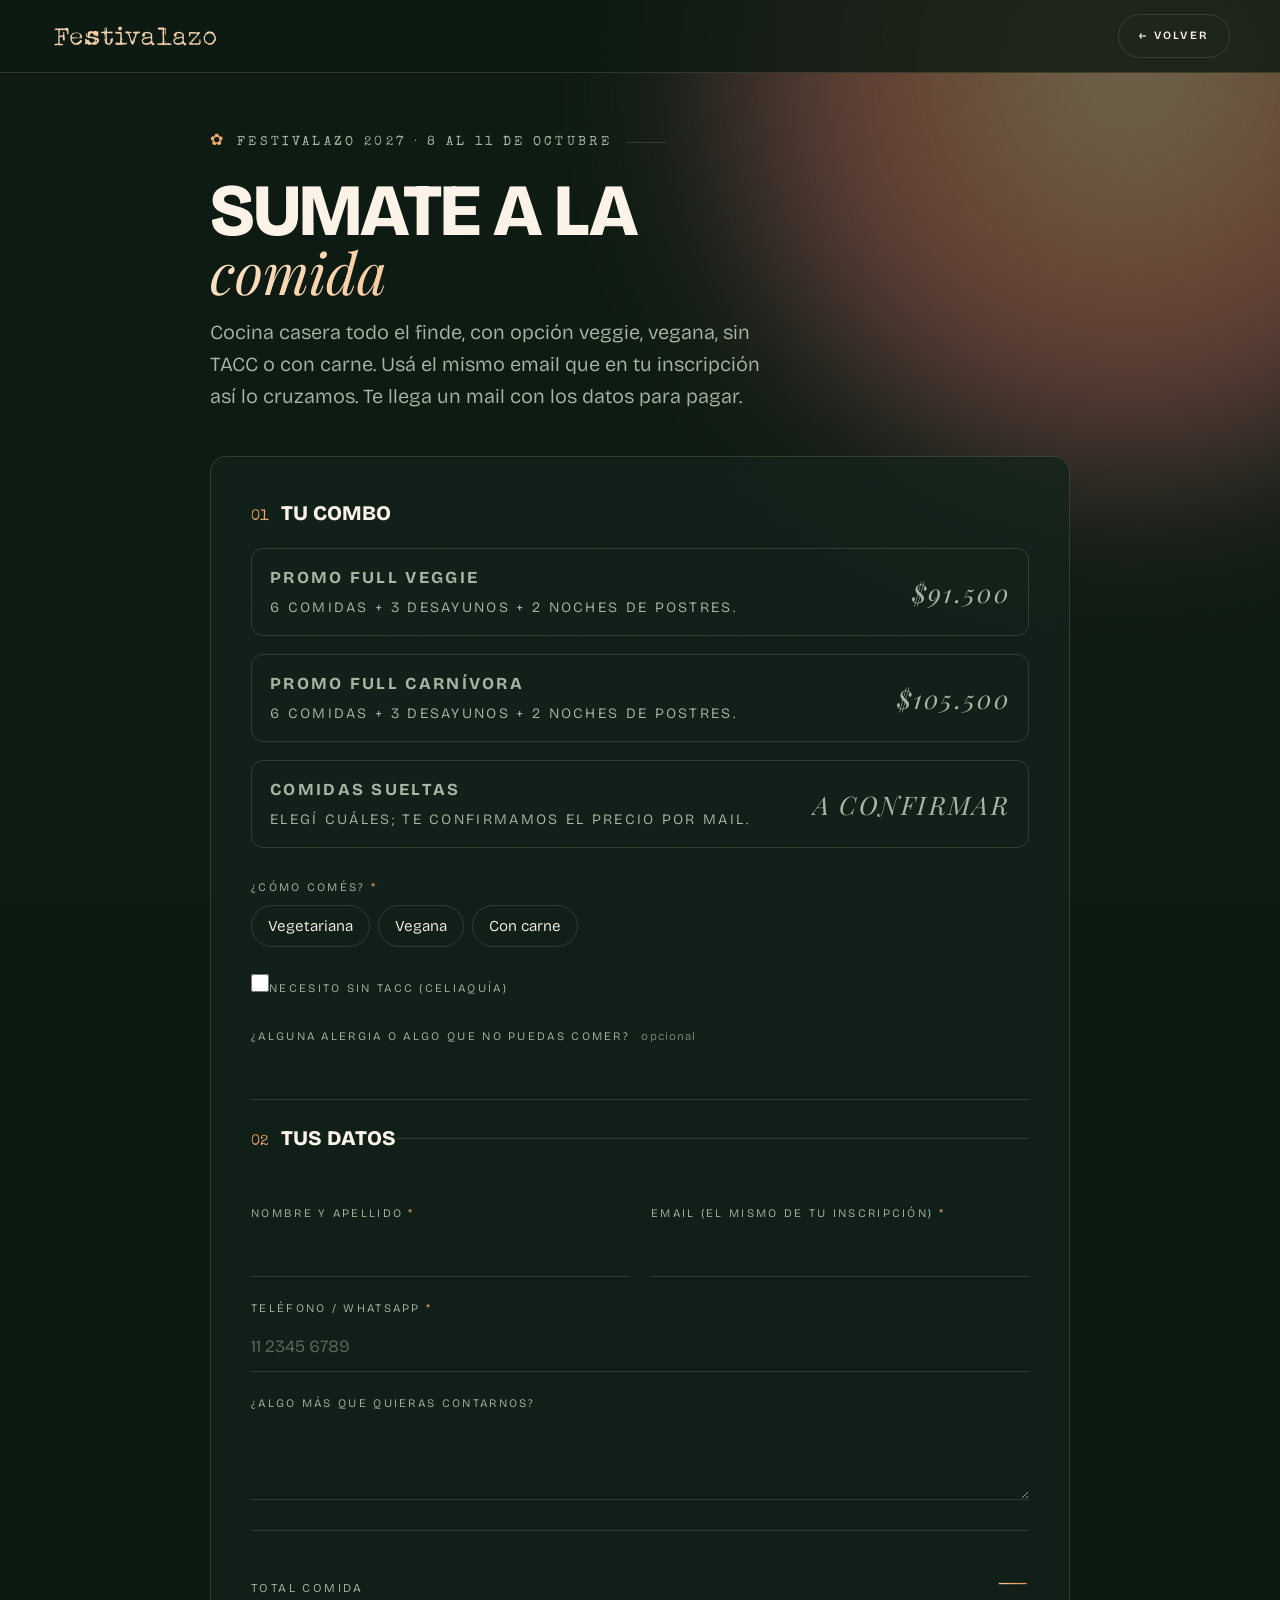
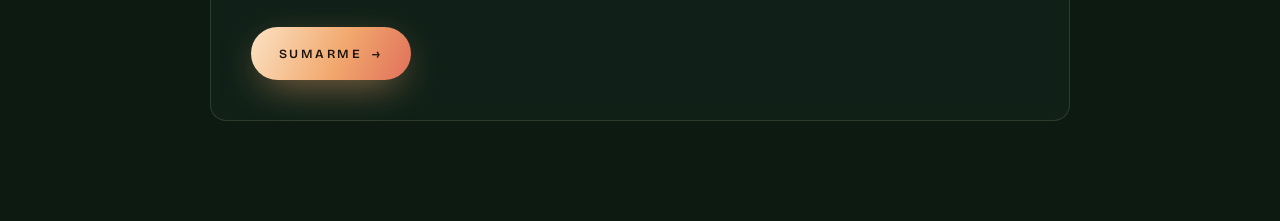
==== comida.html @ 74641031 "Menú desplegable y anotación a comidas cruzada con inscripciones Co-Authored-By: Claude Opus 5.5 <no" ====
<!doctype html>
<html lang="es">
<head>
<meta charset="utf-8">
<meta name="viewport" content="width=device-width, initial-scale=1">
<title>Comida · Festivalazo 2027</title>
<meta name="description" content="Sumate a la comida de Festivalazo 2027.">
<meta name="theme-color" content="#0d1a12">
<link rel="preconnect" href="https://fonts.googleapis.com">
<link rel="preconnect" href="https://fonts.gstatic.com" crossorigin>
<link href="https://fonts.googleapis.com/css2?family=Bricolage+Grotesque:opsz,wght@12..96,300..800&family=Playfair+Display:ital,wght@1,400;1,500;1,600&family=Special+Elite&display=swap" rel="stylesheet">
<link rel="stylesheet" href="estilos.css">
<style>
  .ins { padding: 130px 0 100px; position: relative; overflow-x: clip; }
  .ins::before { content: ""; position: absolute; width: 900px; height: 900px; right: -300px; top: -380px; border-radius: 50%; filter: blur(80px); opacity: .4; pointer-events: none;
    background: radial-gradient(circle, #fbe3c4, var(--apricot) 25%, var(--coral) 42%, var(--rose) 56%, transparent 70%); }
  .ins .wrap { position: relative; max-width: 860px; }
  .ins h1 { font-weight: 800; text-transform: uppercase; font-size: clamp(2.4rem, 7vw, 4.6rem); line-height: .92; letter-spacing: -.025em; margin-top: 22px; }
  .ins h1 .it { display: block; font-size: .78em; }
  .ins .lead { margin-top: 18px; }
  form { margin-top: 44px; }
  fieldset { border: 0; display: grid; gap: 22px; }
  fieldset + fieldset { border-top: 1px solid var(--line); padding-top: 30px; }
  legend { font-weight: 800; text-transform: uppercase; font-size: 1.3rem; margin-bottom: 18px; display: flex; gap: 12px; align-items: baseline; }
  legend span { font-family: "Special Elite", monospace; font-weight: 400; color: var(--apricot); font-size: .95rem; }
  .plans { display: grid; gap: 10px; }
  .plan { position: relative; cursor: pointer; }
  .plan input { position: absolute; opacity: 0; }
  .plan .box { display: grid; grid-template-columns: 1fr auto; gap: 4px 16px; align-items: center; border: 1px solid var(--line); border-radius: 12px; padding: 16px 18px; transition: .2s; }
  .plan .box b { font-weight: 700; font-size: 1.05rem; }
  .plan .box p { grid-column: 1; color: var(--muted); font-size: .9rem; }
  .plan .box .pr { grid-row: 1 / 3; grid-column: 2; font-family: "Playfair Display", serif; font-style: italic; font-size: 1.6rem; white-space: nowrap; }
  .plan:hover .box { border-color: var(--peach); }
  .plan input:checked + .box { border-color: var(--apricot); background: linear-gradient(160deg, rgba(242,168,110,.14), transparent 70%); }
  .plan input:focus-visible + .box { outline: 2px solid var(--peach); outline-offset: 2px; }
  select { width: 100%; font: inherit; color: var(--ink); background: var(--bg2); border: 0; border-bottom: 1px solid var(--line); padding: 8px 0 10px; font-size: 1.05rem; }
  .check { display: flex; gap: 12px; align-items: flex-start; cursor: pointer; font-size: .98rem; }
  .check input { margin-top: 5px; accent-color: var(--apricot); width: 18px; height: 18px; flex: none; }
  .policy { border: 1px solid var(--line); border-radius: 12px; padding: 16px 18px; color: var(--muted); font-size: .92rem; }
  .policy b { color: var(--ink); }
  .policy li { margin-left: 18px; margin-top: 4px; }
  .q[hidden] { display: none; }
  .q.bad .opts span, .q.bad select, .q.bad textarea { border-color: #ffb3a0; }
  .total { display: flex; justify-content: space-between; align-items: baseline; gap: 16px; flex-wrap: wrap; border-top: 1px solid var(--line); padding-top: 22px; }
  .total .v { font-family: "Playfair Display", serif; font-style: italic; font-size: 2rem; }
  .pay { margin-top: 18px; text-align: left; border: 1px solid var(--line); border-radius: 12px; padding: 18px 20px; }
  .pay li { list-style: none; padding: 6px 0; border-bottom: 1px solid var(--line); }
  .pay li:last-child { border-bottom: 0; }
  .pay li span { color: var(--muted); font-size: .72rem; letter-spacing: .2em; text-transform: uppercase; display: block; }
  .done p { max-width: 520px; margin: 8px auto 0; }
</style>
</head>
<body>

<nav id="nav" class="solid">
  <div class="wrap">
    <a href="index.html" aria-label="Festivalazo, inicio"><span class="logo"></span></a>
    <a class="btn line" href="index.html#comida" style="padding:12px 20px; font-size:.7rem">← Volver</a>
  </div>
</nav>

<main class="ins">
  <div class="wrap">
    <div class="eyebrow">Festivalazo 2027 · 8 al 11 de octubre</div>
    <h1>Sumate a la <span class="it grad">comida</span></h1>
    <p class="lead">Cocina casera todo el finde, con opción veggie, vegana, sin TACC o con carne. Usá el mismo email que en tu inscripción así lo cruzamos. Te llega un mail con los datos para pagar.</p>

    <form id="form" novalidate>
      <input type="hidden" name="tipo" value="comida">
      <fieldset>
        <legend><span>01</span> Tu combo</legend>
        <div class="q" data-req="radio" data-name="opcion">
          <div class="plans">
            <label class="plan"><input type="radio" name="opcion" value="Promo full veggie" data-precio="91500"><span class="box"><b>Promo full veggie</b><p>6 comidas + 3 desayunos + 2 noches de postres.</p><span class="pr">$91.500</span></span></label>
            <label class="plan"><input type="radio" name="opcion" value="Promo full carnívora" data-precio="105500"><span class="box"><b>Promo full carnívora</b><p>6 comidas + 3 desayunos + 2 noches de postres.</p><span class="pr">$105.500</span></span></label>
            <label class="plan"><input type="radio" name="opcion" value="Comidas sueltas" data-precio=""><span class="box"><b>Comidas sueltas</b><p>Elegí cuáles; te confirmamos el precio por mail.</p><span class="pr">a confirmar</span></span></label>
          </div>
          <p class="err">Elegí una opción.</p>
        </div>
        <div class="q" id="q-sueltas" data-req="radio" data-name="sueltas" hidden><span class="lbl-t">¿Qué comidas querés? <span class="req">*</span></span>
          <div class="opts">
            <label><input type="checkbox" name="sueltas" value="Desayunos"><span>Desayunos</span></label>
            <label><input type="checkbox" name="sueltas" value="Viernes cena"><span>Viernes cena</span></label>
            <label><input type="checkbox" name="sueltas" value="Sábado almuerzo"><span>Sábado almuerzo</span></label>
            <label><input type="checkbox" name="sueltas" value="Sábado cena"><span>Sábado cena</span></label>
            <label><input type="checkbox" name="sueltas" value="Domingo almuerzo"><span>Domingo almuerzo</span></label>
            <label><input type="checkbox" name="sueltas" value="Domingo cena"><span>Domingo cena</span></label>
            <label><input type="checkbox" name="sueltas" value="Lunes almuerzo"><span>Lunes almuerzo</span></label>
          </div>
          <p class="err">Elegí al menos una comida.</p>
        </div>
        <div class="q" data-req="radio" data-name="dieta"><span class="lbl-t">¿Cómo comés? <span class="req">*</span></span>
          <div class="opts">
            <label><input type="radio" name="dieta" value="Vegetariana"><span>Vegetariana</span></label>
            <label><input type="radio" name="dieta" value="Vegana"><span>Vegana</span></label>
            <label><input type="radio" name="dieta" value="Con carne"><span>Con carne</span></label>
          </div>
          <p class="err">Elegí una opción.</p>
        </div>
        <div class="q"><label class="check"><input type="checkbox" name="sintacc" value="Sí"><span>Necesito sin TACC (celiaquía)</span></label></div>
        <div class="q"><label for="alergias">¿Alguna alergia o algo que no puedas comer? <span class="hint">opcional</span></label><input type="text" id="alergias" name="alergias"></div>
      </fieldset>

      <fieldset>
        <legend><span>02</span> Tus datos</legend>
        <div class="two">
          <div class="q" data-req="text"><label for="nombre">Nombre y apellido <span class="req">*</span></label><input type="text" id="nombre" name="nombre" autocomplete="name"><p class="err">Completá este dato.</p></div>
          <div class="q" data-req="email"><label for="email">Email (el mismo de tu inscripción) <span class="req">*</span></label><input type="email" id="email" name="email" autocomplete="email"><p class="err">Revisá el email.</p></div>
        </div>
        <div class="q" data-req="text"><label for="whatsapp">Teléfono / WhatsApp <span class="req">*</span></label><input type="tel" id="whatsapp" name="whatsapp" autocomplete="tel" placeholder="11 2345 6789"><p class="err">Completá este dato.</p></div>
        <div class="q"><label for="mensaje">¿Algo más que quieras contarnos?</label><textarea id="mensaje" name="mensaje"></textarea></div>
      </fieldset>

      <div class="total"><span class="caps" style="color:var(--muted); font-size:.75rem; letter-spacing:.2em; text-transform:uppercase">Total comida</span><span class="v grad" id="total">—</span></div>
      <div><button class="btn fill" type="submit" id="send">Sumarme <span class="arr">→</span></button></div>

      <div class="done">
        <span class="it grad">¡Buen provecho, <span id="d-nombre"></span>!</span>
        <p>Recibimos tu pedido de comida. Te mandamos un mail con esta info.</p>
        <ul class="pay">
          <li><span>Importe</span><b id="d-importe"></b></li>
          <li><span>Alias</span><b>festivalazo.elorigen</b></li>
          <li><span>Cuenta</span>Naranja · a nombre de Aricelli Villoldo</li>
          <li><span>Comprobante</span>Mandalo respondiendo el mail que te llega.</li>
        </ul>
        <p style="margin-top:20px"><a class="btn line" href="index.html">Volver a la web</a> <a class="btn line" href="inscripcion.html">¿Todavía no te inscribiste?</a></p>
      </div>
    </form>
  </div>
</main>

<script>
// Misma dirección que la inscripción: el campo "tipo: comida" hace que se guarde en la pestaña Comidas.
const ENDPOINT = "https://script.google.com/macros/s/AKfycbz0aknpzk3-oK-5X6jORKGYdqEmJzur0gTHPdk763Zi1i0yWj58YdbolTvFQNi2IcFYZw/exec";

const form = document.getElementById("form");
const fmt = n => n ? "$" + Number(n).toLocaleString("es-AR") : "a confirmar";
const precio = () => { const r = form.querySelector('input[name=opcion]:checked'); return r ? r.dataset.precio : ""; };
form.addEventListener("change", e => {
  if (e.target.name === "opcion") {
    document.getElementById("total").textContent = fmt(precio());
    document.getElementById("q-sueltas").hidden = e.target.value !== "Comidas sueltas";
  }
  const q = e.target.closest(".q.bad"); if (q) check(q);
});

function check(q) {
  const t = q.dataset.req; let ok = true;
  if (q.hidden) ok = true;
  else if (t === "radio") ok = !!form.querySelector(`input[name=${q.dataset.name}]:checked`);
  else { const v = q.querySelector("input").value.trim(); ok = !!v && (t !== "email" || /^\S+@\S+\.\S+$/.test(v)); }
  q.classList.toggle("bad", !ok); return ok;
}

form.addEventListener("submit", async e => {
  e.preventDefault();
  const bad = [...form.querySelectorAll(".q[data-req]")].filter(q => !check(q));
  if (bad.length) { bad[0].scrollIntoView({ behavior: "smooth", block: "center" }); return; }
  const fd = new FormData(form), data = {};
  for (const [k, v] of fd) data[k] = data[k] ? data[k] + ", " + v : v;
  data.precio = precio();
  const btn = document.getElementById("send");
  btn.disabled = true; btn.textContent = "Enviando…";
  try {
    await fetch(ENDPOINT, { method: "POST", headers: { "Content-Type": "text/plain;charset=utf-8" }, body: JSON.stringify(data) });
    document.getElementById("d-nombre").textContent = data.nombre.split(" ")[0];
    document.getElementById("d-importe").textContent = data.precio ? fmt(data.precio) : "Te lo confirmamos por mail";
    form.classList.add("sent");
    scrollTo({ top: form.offsetTop - 100, behavior: "smooth" });
  } catch (err) {
    btn.disabled = false; btn.innerHTML = 'Sumarme <span class="arr">→</span>';
    alert("No pudimos enviar el pedido. Probá de nuevo en un ratito o escribinos por Instagram.");
  }
});
</script>
</body>
</html>
---- estilos.css ----
:root {
  --bg: #0d1a12;
  --bg2: #12231a;
  --ink: #fbf3e8;
  --muted: #a7b4a3;
  --line: rgba(242, 222, 196, .14);
  --peach: #f2cfae;
  --apricot: #f2a86e;
  --coral: #e0705a;
  --rose: #c9707c;
  --olive: #7c9a1e;
  --grad: linear-gradient(115deg, #fbe3c4, var(--apricot) 55%, var(--coral));
  --vie: #5f7e07; --sab: #b9542c; --dom: #9a4a52; --lun: #c99f0c;
  --lvl-ini: #b4d79b; --lvl-int: #f2b47e; --lvl-adv: #e0563f; --lvl-esp: #edbfc2;
}
* { box-sizing: border-box; margin: 0; padding: 0; }
html { scroll-behavior: smooth; scroll-padding-top: 76px; }
body { background: var(--bg); color: var(--ink); font-family: "Bricolage Grotesque", system-ui, sans-serif; font-weight: 340; font-size: 17px; line-height: 1.6; overflow-x: hidden; }
body::before { content: ""; position: fixed; inset: 0; z-index: 100; pointer-events: none; opacity: .06; mix-blend-mode: overlay;
  background-image: url("data:image/svg+xml,%3Csvg xmlns='http://www.w3.org/2000/svg' width='160' height='160'%3E%3Cfilter id='n'%3E%3CfeTurbulence type='fractalNoise' baseFrequency='.9' numOctaves='3' stitchTiles='stitch'/%3E%3C/filter%3E%3Crect width='100%25' height='100%25' filter='url(%23n)'/%3E%3C/svg%3E"); }
img { max-width: 100%; display: block; }
a { color: inherit; text-decoration: none; }
.wrap { width: min(1180px, 100% - 32px); margin-inline: auto; }
section, footer { padding: 120px 0; position: relative; overflow-x: clip; }
@media (max-width: 700px) { section { padding: 84px 0; } }

.it { font-family: "Playfair Display", serif; font-style: italic; font-weight: 400; text-transform: none; letter-spacing: 0; }
.grad { background: var(--grad); -webkit-background-clip: text; background-clip: text; color: transparent; }
.type { font-family: "Special Elite", monospace; }
.eyebrow { font-family: "Special Elite", monospace; font-size: .8rem; letter-spacing: .26em; text-transform: uppercase; color: var(--muted); display: flex; align-items: center; gap: 14px; }
.eyebrow::before { content: "✿"; color: var(--apricot); font-size: 1rem; letter-spacing: 0; }
.eyebrow::after { content: ""; width: 40px; height: 1px; background: var(--line); }
h2 { font-weight: 800; text-transform: uppercase; font-size: clamp(2.5rem, 6.6vw, 5.6rem); line-height: .92; letter-spacing: -.025em; margin: 22px 0 26px; }
h2 .it { display: block; font-size: .78em; line-height: 1.05; margin-top: .04em; }
.lead { font-size: clamp(1.05rem, 1.6vw, 1.25rem); color: var(--muted); max-width: 580px; }
.logo { display: block; background: var(--peach); aspect-ratio: 1100 / 148;
  -webkit-mask: url("img/logo-festivalazo.png") center / contain no-repeat;
          mask: url("img/logo-festivalazo.png") center / contain no-repeat; }
.daisies { position: absolute; pointer-events: none; width: 190px; height: 250px; z-index: 1;
  background: url("img/margaritas.png") no-repeat; background-size: 1080px 1920px; background-position: -360px -1060px; }

.btn { display: inline-flex; align-items: center; gap: 10px; font: inherit; font-weight: 600; font-size: .78rem; letter-spacing: .2em; text-transform: uppercase; padding: 17px 28px; border-radius: 999px; border: 0; cursor: pointer; transition: transform .25s, box-shadow .25s, border-color .25s, background .25s; }
.btn.fill { background: var(--grad); color: #1a120b; box-shadow: 0 12px 40px -12px rgba(242, 168, 110, .7); }
.btn.fill:hover { transform: translateY(-2px); box-shadow: 0 18px 50px -12px rgba(242, 168, 110, .85); }
.btn.line { border: 1px solid var(--line); color: var(--ink); }
button.btn.line { background: transparent; cursor: pointer; }
.btn.line:hover { border-color: var(--peach); }
.btn .arr { transition: transform .25s; }
.btn:hover .arr { transform: translateX(4px); }

/* NAV */
nav { position: fixed; inset: 0 0 auto; z-index: 50; border-bottom: 1px solid transparent; transition: background .3s, border-color .3s; }
nav.solid { background: rgba(13, 26, 18, .82); backdrop-filter: blur(14px); border-color: var(--line); }
nav .wrap { display: flex; align-items: center; justify-content: space-between; height: 72px; gap: 20px; }
nav .logo { width: 170px; }
nav ul { list-style: none; display: flex; gap: 32px; font-size: .78rem; letter-spacing: .18em; text-transform: uppercase; }
nav ul a { color: var(--muted); transition: color .2s; }
nav ul a:hover { color: var(--ink); }
nav .btn { padding: 12px 20px; font-size: .7rem; }
@media (max-width: 900px) { nav ul { display: none; } nav .logo { width: 140px; } }

/* HERO */
.hero { min-height: 100svh; display: flex; flex-direction: column; justify-content: flex-end; padding: 130px 0 56px; overflow: hidden; contain: paint; }
.hero::before { content: ""; position: absolute; width: 1100px; height: 1100px; left: 18%; top: -20%; border-radius: 50%; filter: blur(70px); opacity: .55;
  background: radial-gradient(circle at 45% 45%, #fbe3c4, var(--apricot) 20%, var(--coral) 38%, var(--rose) 52%, rgba(95, 126, 7, .7) 64%, transparent 72%);
  animation: drift 22s ease-in-out infinite alternate; }
.hero::after { content: ""; position: absolute; inset: 0; pointer-events: none; background: linear-gradient(180deg, rgba(13,26,18,.35), rgba(13,26,18,.15) 40%, var(--bg) 96%); }
@keyframes drift { to { transform: translate(-12%, 10%) scale(1.12); } }
.hero .wrap { position: relative; z-index: 2; }
.hero-grid { display: grid; grid-template-columns: 1.3fr .8fr; gap: 56px; align-items: end; }
.hero .eyebrow { color: var(--ink); }
.hero .bigLogo { width: min(760px, 100%); margin: 30px 0 0; filter: drop-shadow(0 6px 40px rgba(0,0,0,.35)); background: var(--ink); }
.hero h1 { font-family: "Playfair Display", serif; font-style: italic; font-weight: 400; font-size: clamp(2.2rem, 5.6vw, 4.6rem); line-height: 1.02; margin-top: 18px; }
.hero-arch { position: relative; aspect-ratio: 3 / 4.2; max-height: 72vh; border-radius: 400px 400px 10px 10px; overflow: hidden; border: 1px solid var(--line); box-shadow: 0 40px 100px -30px rgba(224, 112, 90, .55); }
.hero-arch img { width: 100%; height: 100%; object-fit: cover; object-position: 50% 20%; animation: zoom 20s ease-in-out infinite alternate; }
@keyframes zoom { to { transform: scale(1.08); } }
.hero-bottom { display: flex; flex-wrap: wrap; align-items: flex-end; justify-content: space-between; gap: 30px; margin-top: 44px; padding-top: 30px; border-top: 1px solid var(--line); }
.facts { display: flex; flex-wrap: wrap; gap: 20px 48px; }
.facts small { display: block; font-size: .68rem; letter-spacing: .28em; text-transform: uppercase; color: var(--muted); margin-bottom: 4px; }
.facts b { font-weight: 600; font-size: 1.05rem; }
.actions { display: flex; flex-wrap: wrap; gap: 14px; }
@media (max-width: 900px) {
  .hero-grid { grid-template-columns: 1fr; }
  .hero-arch { position: absolute; inset: 0; max-height: none; border-radius: 0; border: 0; box-shadow: none; opacity: .28; z-index: -1;
    -webkit-mask-image: linear-gradient(180deg, transparent, #000 25%, #000 60%, transparent); mask-image: linear-gradient(180deg, transparent, #000 25%, #000 60%, transparent); }
  .hero .wrap.hero-grid { position: static; }
}

/* MARQUEE */
.marquee { border-block: 1px solid var(--line); overflow: hidden; padding: 22px 0; white-space: nowrap; contain: paint; }
.marquee .track { display: inline-block; animation: mq 40s linear infinite; font-weight: 700; text-transform: uppercase; font-size: clamp(1.3rem, 3vw, 2.2rem); letter-spacing: -.01em; }
.marquee .track span.it { font-weight: 400; color: var(--peach); }
.marquee .dot { color: var(--apricot); margin: 0 .6em; font-weight: 400; }
@keyframes mq { to { transform: translateX(-50%); } }

/* MANIFIESTO */
.manifesto .wrap { display: grid; grid-template-columns: 1.4fr .6fr; gap: 60px; align-items: center; }
.manifesto p.big { font-family: "Playfair Display", serif; font-weight: 400; font-size: clamp(1.7rem, 3.6vw, 2.9rem); line-height: 1.22; margin-top: 26px; }
.manifesto p.big em { color: var(--apricot); }
.manifesto .poster { border-radius: 14px; overflow: hidden; border: 1px solid var(--line); transform: rotate(3deg); box-shadow: 0 40px 80px -30px rgba(0,0,0,.7); transition: transform .6s; }
.manifesto .poster:hover { transform: rotate(0) scale(1.02); }
.stats { display: grid; grid-template-columns: repeat(4, 1fr); margin-top: 90px; border-top: 1px solid var(--line); }
.stats div { padding: 30px 24px 0 0; }
.stats b { display: block; font-family: "Playfair Display", serif; font-style: italic; font-weight: 400; font-size: clamp(2.6rem, 5vw, 4.2rem); line-height: 1; }
.stats small { color: var(--muted); font-size: .74rem; letter-spacing: .18em; text-transform: uppercase; }
@media (max-width: 900px) { .manifesto .wrap { grid-template-columns: 1fr; } .manifesto .poster { max-width: 300px; } .stats { grid-template-columns: 1fr 1fr; } }

/* EXPERIENCIA */
.cards { display: grid; grid-template-columns: repeat(4, 1fr); gap: 14px; margin-top: 50px; }
.card { position: relative; border: 1px solid var(--line); border-radius: 12px; padding: 30px 24px 26px; min-height: 280px; display: flex; flex-direction: column; justify-content: flex-end; overflow: hidden; background: var(--bg2); transition: border-color .35s, transform .35s; }
.card:hover { border-color: var(--peach); transform: translateY(-4px); }
.card::before { content: ""; position: absolute; width: 260px; height: 260px; right: -90px; top: -90px; border-radius: 50%; filter: blur(30px); opacity: .45; background: var(--c, var(--apricot)); transition: opacity .35s; }
.card:hover::before { opacity: .7; }
.card .n { position: absolute; top: 22px; left: 24px; font-family: "Special Elite", monospace; color: var(--muted); font-size: .85rem; }
.card h3 { position: relative; font-weight: 800; text-transform: uppercase; font-size: 1.6rem; line-height: 1; letter-spacing: -.01em; }
.card p { position: relative; color: var(--muted); font-size: .95rem; margin-top: 10px; }
@media (max-width: 960px) { .cards { grid-template-columns: 1fr 1fr; } }
@media (max-width: 520px) { .cards { grid-template-columns: 1fr; } .card { min-height: 200px; } }

/* CRONOGRAMA */
.sched { background: var(--bg2); }
.sched-head { display: flex; flex-wrap: wrap; justify-content: space-between; align-items: flex-end; gap: 24px; }
.tabs { display: inline-flex; flex-wrap: wrap; border: 1px solid var(--line); border-radius: 999px; padding: 4px; background: rgba(13,26,18,.5); margin-top: 34px; }
.tab { --c: var(--vie); font: inherit; font-size: .74rem; letter-spacing: .18em; text-transform: uppercase; color: var(--muted); background: none; border: 0; border-radius: 999px; padding: 11px 20px; cursor: pointer; transition: .25s; }
.tab small { font-size: .9em; opacity: .7; margin-left: 6px; letter-spacing: .1em; }
.tab[aria-selected="true"] { background: var(--c); color: #fff; font-weight: 600; }
.legend { display: flex; flex-wrap: wrap; gap: 8px 22px; margin-top: 22px; font-size: .78rem; letter-spacing: .14em; text-transform: uppercase; color: var(--muted); }
.legend span { display: flex; align-items: center; gap: 8px; }
.legend i, .lv i { flex: none; width: 10px; height: 10px; border-radius: 50%; }
.day { --c: var(--vie); margin-top: 26px; border: 1px solid var(--line); border-radius: 14px; overflow: hidden; background: var(--bg); }
.day[hidden] { display: none; }
.day h3 { padding: 22px 26px; display: flex; align-items: baseline; gap: 14px; border-bottom: 1px solid var(--line); background: linear-gradient(90deg, color-mix(in srgb, var(--c) 55%, transparent), transparent 70%); }
.day h3 b { font-family: "Playfair Display", serif; font-style: italic; font-weight: 400; font-size: 2.4rem; line-height: 1; }
.day h3 span { letter-spacing: .26em; text-transform: uppercase; font-size: .72rem; color: var(--muted); }
.row { display: grid; grid-template-columns: 170px 1fr 240px; border-top: 1px solid var(--line); transition: background .2s; }
.row:hover { background: rgba(242, 222, 196, .03); }
.row.cont { border-top-color: rgba(242,222,196,.06); }
.day h3 + .row { border-top: 0; }
.row > div { padding: 13px 26px; }
.row .h { color: var(--peach); font-size: .85rem; letter-spacing: .06em; white-space: nowrap; font-family: "Special Elite", monospace; padding-top: 16px; }
.row .a { font-weight: 600; font-size: 1.05rem; }
.row .a small { display: block; font-weight: 340; font-size: .9rem; color: var(--muted); }
.row .p { color: var(--muted); font-size: .95rem; }
.row.meal .a { font-family: "Playfair Display", serif; font-style: italic; font-weight: 400; font-size: 1.2rem; color: var(--apricot); }
.row.lbl .a { font-size: .68rem; letter-spacing: .26em; text-transform: uppercase; color: var(--muted); font-weight: 500; padding-top: 16px; padding-bottom: 4px; }
.lv { display: flex; align-items: baseline; gap: 12px; }
.lv i { transform: translateY(-1px); }
.lv.ini i { background: var(--lvl-ini); } .lv.int i { background: var(--lvl-int); }
.lv.adv i { background: var(--lvl-adv); } .lv.esp i { background: var(--lvl-esp); }
@media (max-width: 700px) {
  .row { grid-template-columns: 92px 1fr; }
  .row > div { padding: 11px 14px; }
  .row .h { font-size: .74rem; white-space: normal; }
  .row .p { grid-column: 2; padding-top: 0; }
  .row .p:empty { display: none; }
  .day h3 { padding: 18px 16px; }
}
.profes { margin-top: 70px; display: grid; grid-template-columns: .6fr 1.4fr; gap: 40px; border-top: 1px solid var(--line); padding-top: 40px; }
.profes h3 { font-weight: 800; text-transform: uppercase; font-size: 1.9rem; line-height: 1; }
.profes h3 .it { display: block; color: var(--peach); font-size: .9em; }
.profes p { color: var(--muted); margin-top: 10px; font-size: .95rem; }
.chips { display: flex; flex-wrap: wrap; gap: 8px; align-content: flex-start; }
.chips span { border: 1px solid var(--line); border-radius: 999px; padding: 6px 15px; font-size: .92rem; transition: border-color .2s, color .2s; }
.chips span:hover { border-color: var(--peach); color: var(--peach); }
@media (max-width: 760px) { .profes { grid-template-columns: 1fr; } }
.sched > .wrap > .toggle { margin-top: 34px; }
.fold:not([hidden]) { animation: unfold .5s cubic-bezier(.2,.7,.2,1); }
@keyframes unfold { from { opacity: 0; transform: translateY(-10px); } }
.toggle[aria-expanded="true"] .arr { transform: rotate(180deg); }
.food-cta { display: flex; gap: 14px; flex-wrap: wrap; align-items: center; margin-top: 34px; }
#menu-fold .food-cta { margin-top: 40px; }

/* LUGAR */
.place { overflow: hidden; }
.place .grid { display: grid; grid-template-columns: 1.05fr .95fr; gap: 70px; }
.place .name { font-family: "Playfair Display", serif; font-style: italic; font-weight: 400; font-size: clamp(2.2rem, 4vw, 3rem); color: var(--peach); line-height: 1.1; margin-top: -6px; }
.info { list-style: none; margin-top: 36px; border-top: 1px solid var(--line); }
.info li { display: grid; grid-template-columns: 150px 1fr; gap: 20px; padding: 18px 0; border-bottom: 1px solid var(--line); }
.info li > span:first-child { color: var(--muted); font-size: .72rem; letter-spacing: .22em; text-transform: uppercase; padding-top: 4px; }
.info li em { font-family: "Playfair Display", serif; color: var(--peach); }
.info li p + p { margin-top: 8px; }
.map { margin-top: 30px; border-radius: 14px; overflow: hidden; border: 1px solid var(--line); aspect-ratio: 16 / 9; background: var(--bg2); }
.map iframe { width: 100%; height: 100%; border: 0; filter: grayscale(1) invert(.92) hue-rotate(90deg) contrast(.85) brightness(.95); }
.pack { border: 1px solid var(--line); border-radius: 16px; padding: clamp(24px, 4vw, 44px); background: var(--bg2); position: relative; overflow: hidden; align-self: start; }
.pack h3 { font-weight: 800; text-transform: uppercase; font-size: clamp(1.8rem, 3.4vw, 2.6rem); line-height: .95; }
.pack h3 .it { display: block; color: var(--peach); font-size: .85em; }
.pack > p { color: var(--muted); margin-top: 10px; }
.pill { display: inline-flex; flex-wrap: wrap; align-items: center; gap: 12px; border: 1px solid var(--apricot); border-radius: 999px; padding: 10px 20px; margin: 22px 0 12px; font-weight: 500; }
.pill small { font-size: .66rem; letter-spacing: .26em; text-transform: uppercase; color: var(--apricot); }
.pack ul { list-style: none; columns: 2; column-gap: 28px; margin-top: 14px; }
.pack li { break-inside: avoid; border-bottom: 1px solid var(--line); padding: 11px 0 11px 26px; position: relative; }
.pack li::before { content: "✿"; position: absolute; left: 0; color: var(--apricot); font-size: .85rem; top: 12px; }
.pack .magic { margin-top: 28px; color: var(--muted); }
.pack .magic .it { display: block; color: var(--ink); font-size: 1.4rem; line-height: 1.25; margin-top: 4px; }
@media (max-width: 900px) { .place .grid { grid-template-columns: 1fr; gap: 50px; } }
@media (max-width: 520px) { .info li { grid-template-columns: 1fr; gap: 4px; } .pack ul { columns: 1; } }

/* COMIDA */
.food { background: var(--bg2); }
.menu { display: grid; grid-template-columns: repeat(4, 1fr); gap: 14px; margin-top: 50px; }
.meal-day { --c: var(--vie); border: 1px solid var(--line); border-radius: 12px; overflow: hidden; background: var(--bg); transition: border-color .3s; }
.meal-day:hover { border-color: var(--c); }
.meal-day h3 { font-family: "Playfair Display", serif; font-style: italic; font-weight: 400; font-size: 1.9rem; padding: 18px 22px 14px; border-bottom: 1px solid var(--line); background: linear-gradient(180deg, color-mix(in srgb, var(--c) 45%, transparent), transparent); }
.meal-day .m { padding: 18px 22px; }
.meal-day .m + .m { border-top: 1px solid var(--line); }
.meal-day .m small { font-size: .66rem; letter-spacing: .24em; text-transform: uppercase; color: var(--apricot); }
.meal-day .m b { display: block; font-weight: 600; font-size: 1.08rem; margin-top: 2px; }
.meal-day .m p { color: var(--muted); font-size: .93rem; margin-top: 4px; }
.combos { display: grid; grid-template-columns: 1.1fr 1fr 1fr; gap: 14px; margin-top: 14px; }
.combo { border: 1px solid var(--line); border-radius: 12px; padding: 26px 24px; background: rgba(13,26,18,.6); display: flex; flex-direction: column; gap: 8px; transition: border-color .3s, transform .3s; }
.combo:hover { border-color: var(--peach); transform: translateY(-3px); }
.combo h4 { font-weight: 800; text-transform: uppercase; font-size: 1.15rem; letter-spacing: .02em; }
.combo p { color: var(--muted); font-size: .93rem; flex: 1; }
.combo .price { font-family: "Playfair Display", serif; font-style: italic; font-size: 2.2rem; line-height: 1.1; border-top: 1px solid var(--line); padding-top: 12px; }
.combo.feat { border-color: rgba(242,168,110,.5); background: linear-gradient(160deg, rgba(242,168,110,.12), rgba(13,26,18,.6) 60%); }
.note { font-size: .82rem; letter-spacing: .12em; text-transform: uppercase; color: var(--muted); margin-top: 22px; }
@media (max-width: 1000px) { .menu { grid-template-columns: 1fr 1fr; } .combos { grid-template-columns: 1fr; } }
@media (max-width: 560px) { .menu { grid-template-columns: 1fr; } }

/* ANOTATE */
.join { overflow: hidden; contain: paint; }
.join::before { content: ""; position: absolute; width: 900px; height: 900px; left: -300px; bottom: -400px; border-radius: 50%; filter: blur(80px); opacity: .35;
  background: radial-gradient(circle, var(--apricot), var(--coral) 30%, var(--rose) 48%, transparent 68%); }
.join .grid { position: relative; display: grid; grid-template-columns: .85fr 1.15fr; gap: 64px; align-items: start; }
.join .spots { display: inline-flex; align-items: center; gap: 10px; font-size: .72rem; letter-spacing: .22em; text-transform: uppercase; color: var(--muted); margin-top: 26px; }
.join .spots i { width: 8px; height: 8px; border-radius: 50%; background: var(--apricot); animation: ping 2s infinite; }
@keyframes ping { 0% { box-shadow: 0 0 0 0 rgba(242,168,110,.6); } 100% { box-shadow: 0 0 0 12px rgba(242,168,110,0); } }
form { border: 1px solid var(--line); border-radius: 16px; padding: clamp(22px, 4vw, 40px); background: rgba(18, 35, 26, .78); backdrop-filter: blur(8px); display: grid; gap: 22px; }
.two { display: grid; grid-template-columns: 1fr 1fr; gap: 22px; }
.q label, .q .lbl-t { display: block; font-size: .72rem; letter-spacing: .2em; text-transform: uppercase; color: var(--muted); margin-bottom: 8px; }
.q .hint { opacity: .7; margin-left: 6px; letter-spacing: .1em; text-transform: none; }
.req { color: var(--apricot); }
input[type=text], input[type=email], input[type=tel], textarea { width: 100%; font: inherit; color: var(--ink); background: transparent; border: 0; border-bottom: 1px solid var(--line); padding: 8px 0 10px; font-size: 1.08rem; transition: border-color .2s; border-radius: 0; }
input::placeholder, textarea::placeholder { color: rgba(167,180,163,.5); }
input:focus, textarea:focus { outline: none; border-color: var(--peach); }
textarea { min-height: 80px; resize: vertical; }
.opts { display: flex; flex-wrap: wrap; gap: 8px; }
.opts label { margin: 0; cursor: pointer; font-size: .95rem; letter-spacing: 0; text-transform: none; color: var(--ink); }
.opts input { position: absolute; opacity: 0; pointer-events: none; }
.opts span { display: inline-block; border: 1px solid var(--line); border-radius: 999px; padding: 8px 16px; transition: .2s; }
.opts label:hover span { border-color: var(--peach); }
.opts input:checked + span { background: var(--grad); color: #1a120b; border-color: transparent; font-weight: 600; }
.opts input:focus-visible + span { outline: 2px solid var(--peach); outline-offset: 2px; }
.err { display: none; color: #ffb3a0; font-size: .85rem; margin-top: 6px; }
.q.bad .err { display: block; }
.q.bad input { border-color: #ffb3a0; }
.done { display: none; text-align: center; padding: 40px 10px; }
.done .it { font-size: 2.6rem; display: block; }
.done p { color: var(--muted); margin-top: 8px; }
form.sent > *:not(.done) { display: none; }
form.sent .done { display: block; }
@media (max-width: 900px) { .join .grid { grid-template-columns: 1fr; gap: 40px; } }
@media (max-width: 520px) { .two { grid-template-columns: 1fr; } }

footer { border-top: 1px solid var(--line); padding: 80px 0 40px; position: relative; overflow: hidden; }
footer .logo { width: min(520px, 100%); background: var(--peach); opacity: .9; }
footer .tag { font-family: "Playfair Display", serif; font-style: italic; font-size: 1.4rem; color: var(--muted); margin-top: 16px; }
.foot-bot { display: flex; justify-content: space-between; gap: 20px; flex-wrap: wrap; margin-top: 60px; color: var(--muted); font-size: .72rem; letter-spacing: .18em; text-transform: uppercase; }

.reveal { opacity: 0; transform: translateY(24px); transition: opacity .9s cubic-bezier(.2,.7,.2,1), transform .9s cubic-bezier(.2,.7,.2,1); }
.reveal.in { opacity: 1; transform: none; }
@media (max-width: 700px) {
  .daisies { display: none; }
  .tabs { flex-wrap: nowrap; overflow-x: auto; max-width: 100%; scrollbar-width: none; }
  .tab { white-space: nowrap; flex: none; }
}

/* ENTRADAS */
.tickets { display: grid; grid-template-columns: repeat(3, 1fr); gap: 14px; margin-top: 50px; }
.ticket { border: 1px solid var(--line); border-radius: 14px; padding: 28px 24px; background: rgba(18,35,26,.7); backdrop-filter: blur(6px); display: flex; flex-direction: column; gap: 8px; transition: border-color .3s, transform .3s; }
.ticket:hover { border-color: var(--peach); transform: translateY(-4px); }
.ticket small { font-size: .66rem; letter-spacing: .24em; text-transform: uppercase; color: var(--apricot); }
.ticket h4 { font-weight: 800; text-transform: uppercase; font-size: 1.35rem; line-height: 1.05; }
.ticket p { color: var(--muted); font-size: .95rem; flex: 1; }
.ticket .price { font-family: "Playfair Display", serif; font-style: italic; font-size: 2.3rem; line-height: 1.1; border-top: 1px solid var(--line); padding-top: 12px; }
.ticket .price span { font-size: .9rem; color: var(--muted); }
.ticket.feat { border-color: rgba(242,168,110,.55); background: linear-gradient(160deg, rgba(242,168,110,.14), rgba(18,35,26,.7) 60%); }
.join-cta { display: flex; flex-direction: column; align-items: center; gap: 4px; margin-top: 40px; }
@media (max-width: 860px) { .tickets { grid-template-columns: 1fr; } }

/* FOTOS */
.masonry { columns: 4; column-gap: 12px; margin-top: 44px; }
.masonry figure { break-inside: avoid; margin-bottom: 12px; border-radius: 12px; overflow: hidden; border: 1px solid var(--line); background: var(--bg2); }
.masonry img { width: 100%; height: auto; transition: transform .8s; }
.masonry figure:hover img { transform: scale(1.04); }
@media (max-width: 1000px) { .masonry { columns: 3; } }
@media (max-width: 640px) { .masonry { columns: 2; } }

/* Solo para sacar capturas de la página entera (?captura) */
.shot .hero { min-height: 0; height: 860px; }
.shot .reveal { opacity: 1; transform: none; transition: none; }
@media (prefers-reduced-motion: reduce) {
  .reveal { opacity: 1; transform: none; transition: none; }
  .hero::before, .hero-arch img, .marquee .track { animation: none; }
  html { scroll-behavior: auto; }
}
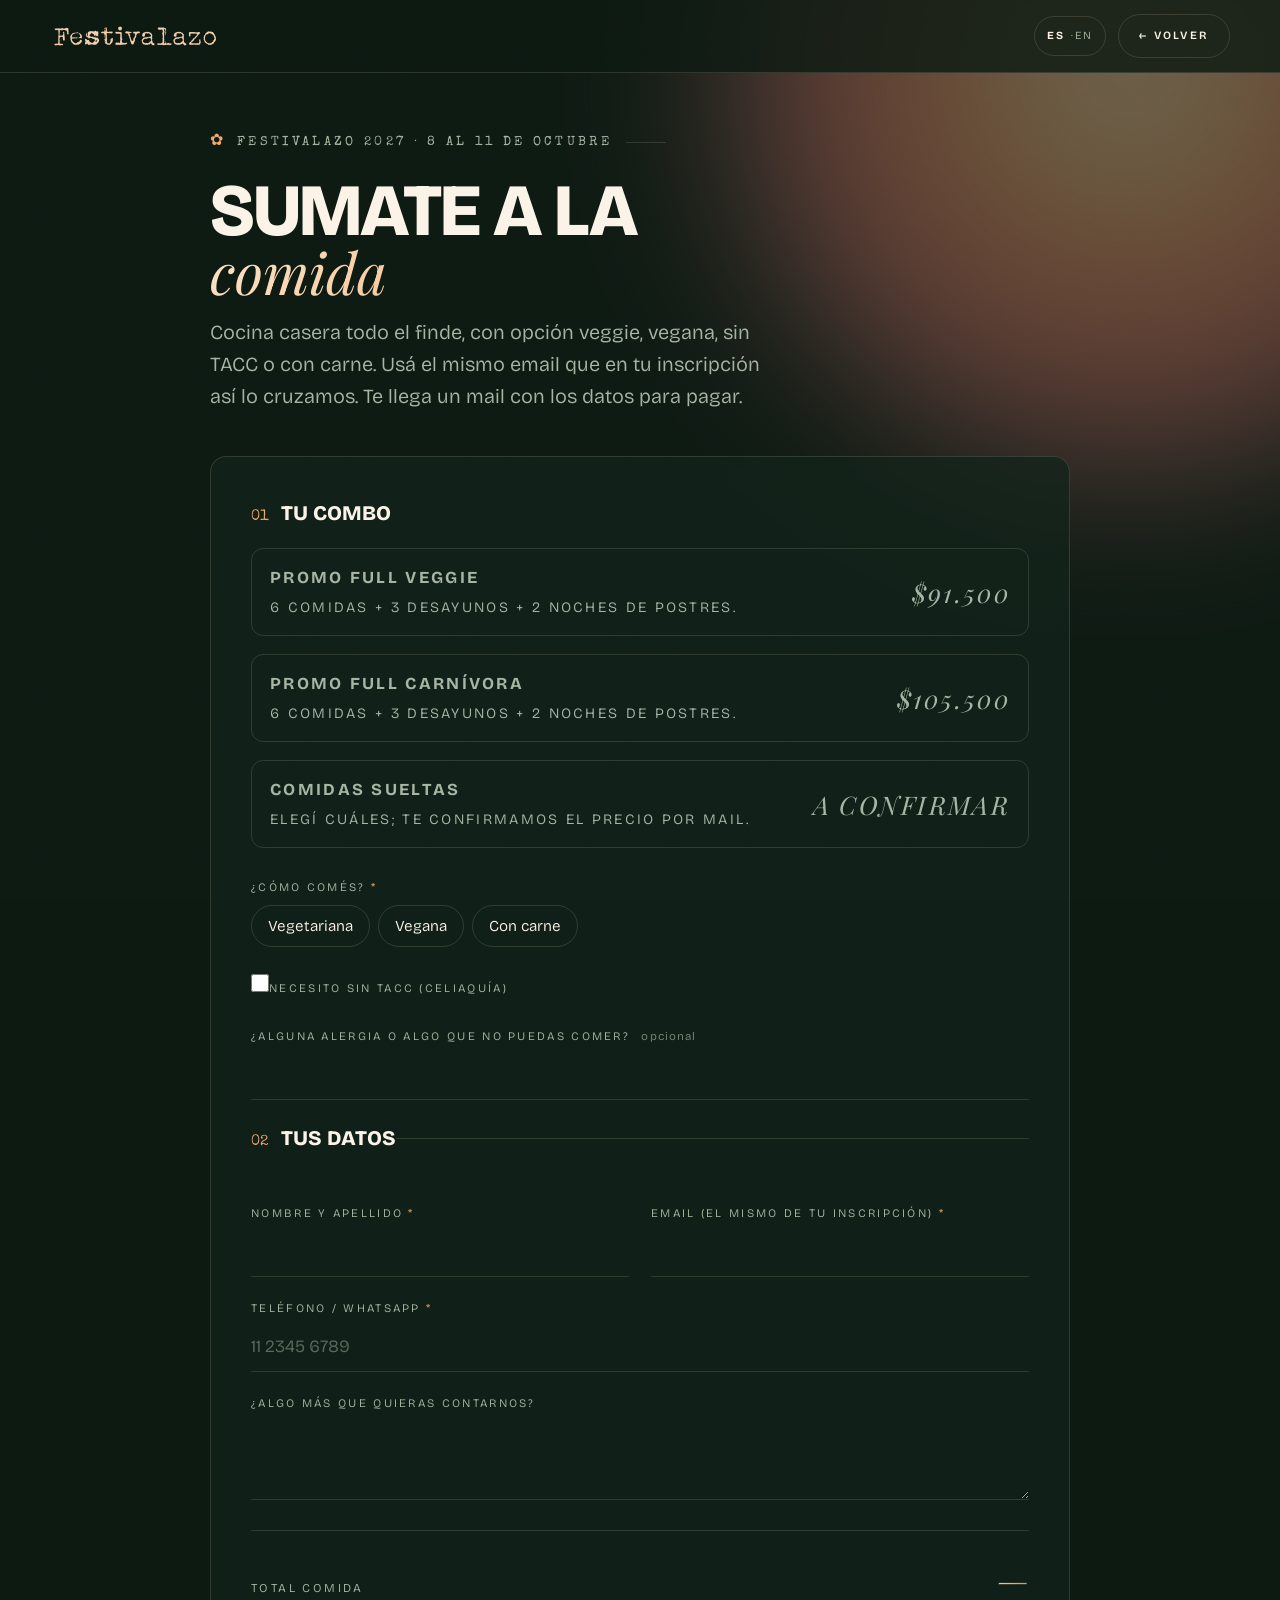
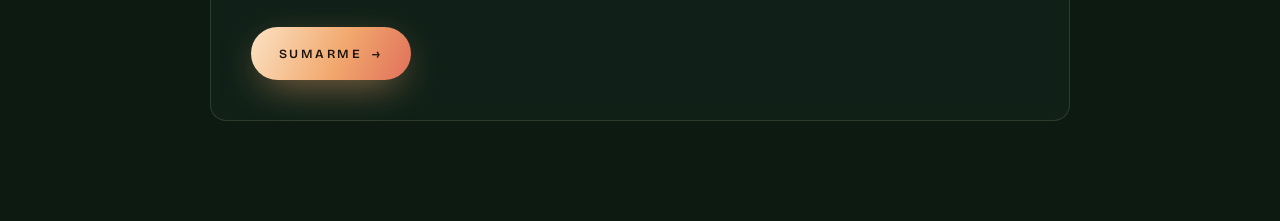
==== commit f9c76bdd: "Versión en inglés (/en/) con selector ES/EN y mails en inglés Co-Authored-By: Claude Opus 5.5 <norep" ====
--- a/comida.html
+++ b/comida.html
@@ -9,7 +9,7 @@
 <link rel="preconnect" href="https://fonts.googleapis.com">
 <link rel="preconnect" href="https://fonts.gstatic.com" crossorigin>
 <link href="https://fonts.googleapis.com/css2?family=Bricolage+Grotesque:opsz,wght@12..96,300..800&family=Playfair+Display:ital,wght@1,400;1,500;1,600&family=Special+Elite&display=swap" rel="stylesheet">
-<link rel="stylesheet" href="estilos.css">
+<link rel="stylesheet" href="estilos.css?v=7">
 <style>
   .ins { padding: 130px 0 100px; position: relative; overflow-x: clip; }
   .ins::before { content: ""; position: absolute; width: 900px; height: 900px; right: -300px; top: -380px; border-radius: 50%; filter: blur(80px); opacity: .4; pointer-events: none;
@@ -55,7 +55,7 @@
 <nav id="nav" class="solid">
   <div class="wrap">
     <a href="index.html" aria-label="Festivalazo, inicio"><span class="logo"></span></a>
-    <a class="btn line" href="index.html#comida" style="padding:12px 20px; font-size:.7rem">← Volver</a>
+    <div class="nav-r"><a class="lang" href="en/comida.html" hreflang="en" lang="en" aria-label="English version"><b>ES</b>·EN</a><a class="btn line" href="index.html#comida" style="padding:12px 20px; font-size:.7rem">← Volver</a></div>
   </div>
 </nav>
 
--- a/estilos.css
+++ b/estilos.css
@@ -74,6 +74,17 @@
 .hero-arch { position: relative; aspect-ratio: 3 / 4.2; max-height: 72vh; border-radius: 400px 400px 10px 10px; overflow: hidden; border: 1px solid var(--line); box-shadow: 0 40px 100px -30px rgba(224, 112, 90, .55); }
 .hero-arch img { width: 100%; height: 100%; object-fit: cover; object-position: 50% 20%; animation: zoom 20s ease-in-out infinite alternate; }
 @keyframes zoom { to { transform: scale(1.08); } }
+/* Entrada animada: primero aparece Festivalazo, después el 10ma */
+.hero .eyebrow { animation: rise .9s .1s both cubic-bezier(.2,.7,.2,1); }
+.hero .bigLogo { transform-origin: 50% 50%; animation: glowLogo 3.6s .3s both cubic-bezier(.25,.1,.25,1); }
+@keyframes glowLogo { from { opacity: 0; transform: scale(.88); filter: brightness(.1) blur(8px) drop-shadow(0 6px 40px rgba(0,0,0,0)); } 50% { opacity: 1; } to { opacity: 1; transform: none; filter: brightness(1) blur(0) drop-shadow(0 6px 40px rgba(0,0,0,.35)); } }
+.hero h1.edicion { display: flex; align-items: center; gap: .3em; margin-top: 10px; font-size: clamp(2rem, 4.6vw, 3.6rem); }
+.edicion .num { font-weight: 600; filter: drop-shadow(0 4px 18px rgba(242,168,110,.35)); font-size: 3.2em; line-height: .9; letter-spacing: -.03em; padding-right: .06em; transform-origin: 50% 60%; animation: glowNum 2.8s 2.9s both cubic-bezier(.25,.1,.25,1); }
+.edicion .num sup { font-size: .4em; vertical-align: top; position: relative; top: .25em; margin-left: .02em; letter-spacing: 0; }
+.edicion .ed { line-height: 1; animation: rise 1.4s 4.2s both cubic-bezier(.2,.7,.2,1); }
+.hero-arch, .hero-bottom { animation: rise 1.4s 4.6s both cubic-bezier(.2,.7,.2,1); }
+@keyframes glowNum { from { opacity: 0; transform: scale(.85); filter: brightness(.1) blur(8px) drop-shadow(0 4px 18px rgba(242,168,110,0)); } 50% { opacity: 1; } to { opacity: 1; transform: none; filter: brightness(1) blur(0) drop-shadow(0 4px 18px rgba(242,168,110,.35)); } }
+@keyframes rise { from { opacity: 0; transform: translateY(18px); } }
 .hero-bottom { display: flex; flex-wrap: wrap; align-items: flex-end; justify-content: space-between; gap: 30px; margin-top: 44px; padding-top: 30px; border-top: 1px solid var(--line); }
 .facts { display: flex; flex-wrap: wrap; gap: 20px 48px; }
 .facts small { display: block; font-size: .68rem; letter-spacing: .28em; text-transform: uppercase; color: var(--muted); margin-bottom: 4px; }
@@ -289,8 +300,15 @@
 /* Solo para sacar capturas de la página entera (?captura) */
 .shot .hero { min-height: 0; height: 860px; }
 .shot .reveal { opacity: 1; transform: none; transition: none; }
+.shot .hero .eyebrow, .shot .hero .bigLogo, .shot .edicion .num, .shot .edicion .ed, .shot .hero-arch, .shot .hero-bottom { animation: none; }
 @media (prefers-reduced-motion: reduce) {
   .reveal { opacity: 1; transform: none; transition: none; }
-  .hero::before, .hero-arch img, .marquee .track { animation: none; }
+  .hero::before, .hero-arch img, .marquee .track, .hero .eyebrow, .hero .bigLogo, .edicion .num, .edicion .ed, .hero-arch, .hero-bottom { animation: none; }
   html { scroll-behavior: auto; }
 }
+
+/* Selector de idioma */
+.nav-r { display: flex; align-items: center; gap: 12px; }
+.lang { display: inline-flex; align-items: center; gap: 6px; font-size: .68rem; letter-spacing: .18em; text-transform: uppercase; color: var(--muted); border: 1px solid var(--line); border-radius: 999px; padding: 10px 12px; transition: color .2s, border-color .2s; }
+.lang b { color: var(--ink); font-weight: 700; }
+.lang:hover { color: var(--ink); border-color: var(--peach); }
